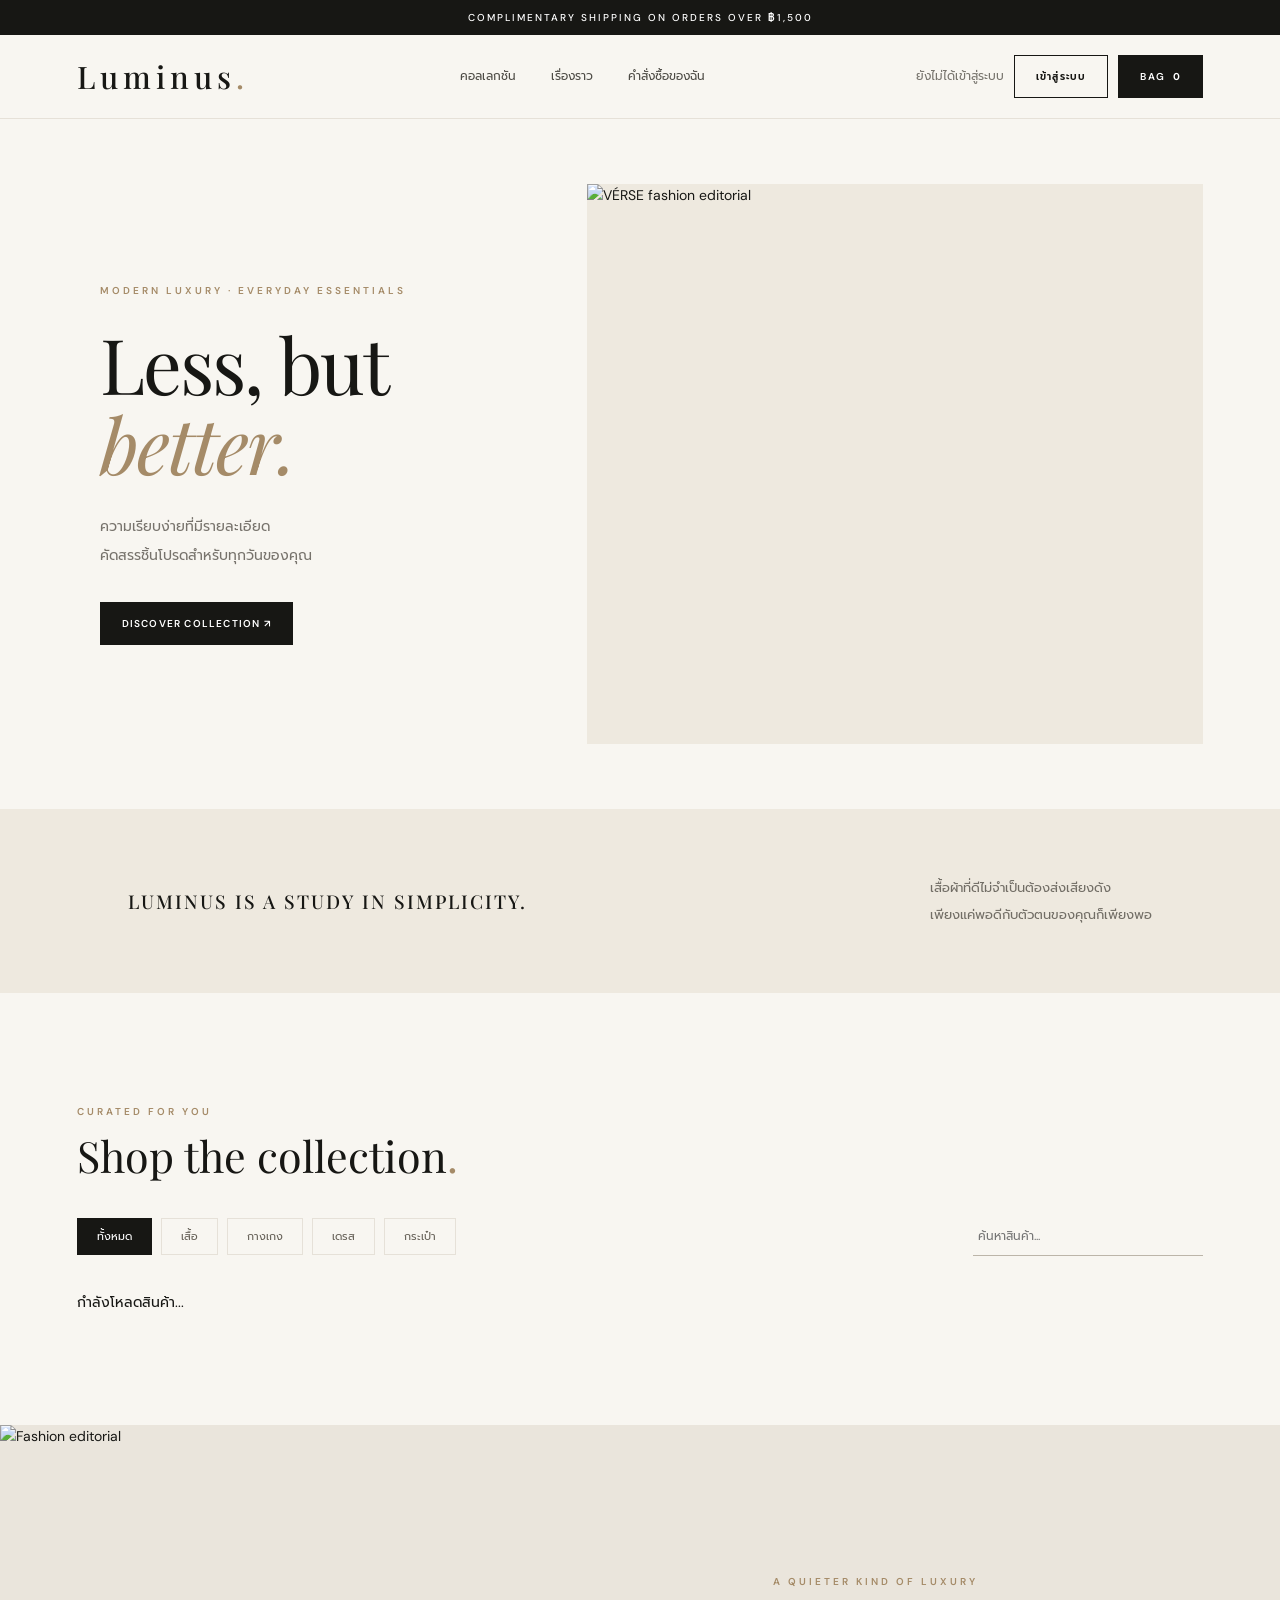
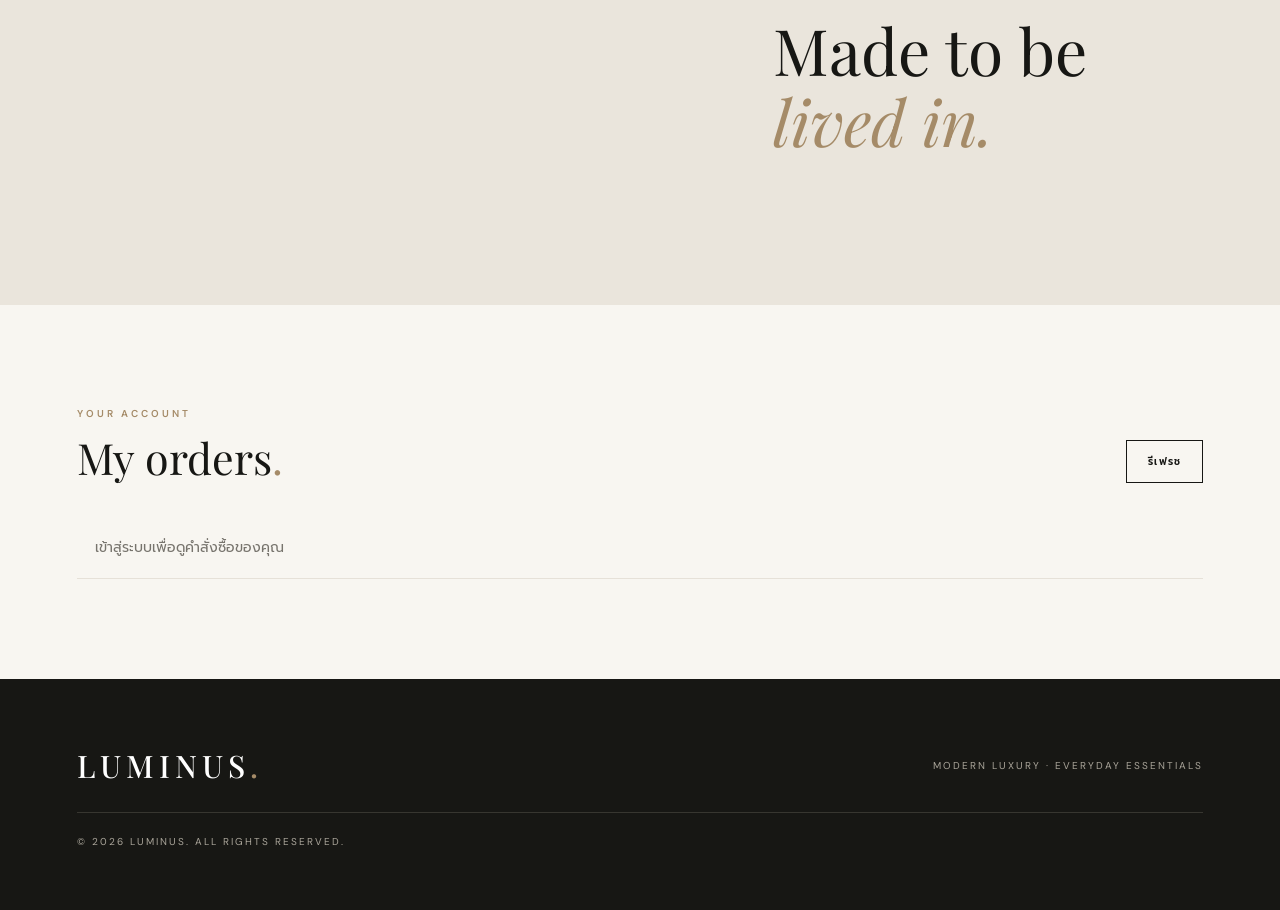
==== VERSE-ecommerce/index.html @ e58c5646 "Update index.html" ====
<!doctype html>
<html lang="th">
<head>
  <meta charset="utf-8"><meta name="viewport" content="width=device-width,initial-scale=1">
  <meta name="theme-color" content="#f7f5f0"><title>Luminus — Modern Luxury</title>
  <link rel="preconnect" href="https://fonts.googleapis.com"><link rel="preconnect" href="https://fonts.gstatic.com" crossorigin>
  <link href="https://fonts.googleapis.com/css2?family=DM+Sans:wght@400;500;600;700&family=Prompt:wght@300;400;500;600&display=swap" rel="stylesheet">
  <link rel="stylesheet" href="style.css">
  <script src="https://cdn.jsdelivr.net/npm/@supabase/supabase-js@2"></script>
  <script src="config.js"></script><script defer src="store.js"></script>
</head>
<body>
<div class="announcement">COMPLIMENTARY SHIPPING ON ORDERS OVER ฿1,500</div>
<header class="header">
  <a class="logo" href="#">Luminus<span>.</span></a>
  <nav><a href="#shop">คอลเลกชัน</a><a href="#story">เรื่องราว</a><a href="#orders">คำสั่งซื้อของฉัน</a></nav>
  <div class="head-actions"><span id="userLabel" class="muted small">ยังไม่ได้เข้าสู่ระบบ</span><button class="btn outline" id="authOpen">เข้าสู่ระบบ</button><button class="btn dark" id="cartOpen">BAG <b id="cartCount">0</b></button></div>
</header>
<main>
<section class="hero">
 <div><p class="eyebrow">MODERN LUXURY · EVERYDAY ESSENTIALS</p><h1>Less, but<br><em>better.</em></h1>
 <p class="lead">ความเรียบง่ายที่มีรายละเอียด<br>คัดสรรชิ้นโปรดสำหรับทุกวันของคุณ</p><a class="btn dark" href="#shop">DISCOVER COLLECTION ↗</a></div>
 <div class="hero-img"><img src="https://images.unsplash.com/photo-1539109136881-3be0616acf4b?auto=format&fit=crop&w=1400&q=85" alt="VÉRSE fashion editorial"></div>
</section>
<section class="intro" id="story"><b>LUMINUS IS A STUDY IN SIMPLICITY.</b><span>เสื้อผ้าที่ดีไม่จำเป็นต้องส่งเสียงดัง<br>เพียงแค่พอดีกับตัวตนของคุณก็เพียงพอ</span></section>
<section class="shop wrap" id="shop">
 <div class="section-head"><div><p class="eyebrow">CURATED FOR YOU</p><h2>Shop the collection<span>.</span></h2></div><span class="muted small" id="productCount"></span></div>
 <div class="toolbar"><div class="filters" id="filters">
  <button class="filter active" data-cat="all">ทั้งหมด</button><button class="filter" data-cat="tops">เสื้อ</button><button class="filter" data-cat="bottoms">กางเกง</button><button class="filter" data-cat="dresses">เดรส</button><button class="filter" data-cat="accessories">กระเป๋า</button>
 </div><input id="search" class="search" placeholder="ค้นหาสินค้า..."></div>
 <div id="products" class="grid"><p>กำลังโหลดสินค้า...</p></div>
</section>
<section class="editorial"><img src="https://images.unsplash.com/photo-1529139574466-a303027c1d8b?auto=format&fit=crop&w=1500&q=85" alt="Fashion editorial"><div><p class="eyebrow">A QUIETER KIND OF LUXURY</p><h2>Made to be<br><em>lived in.</em></h2></div></section>
<section class="orders wrap" id="orders"><div class="section-head"><div><p class="eyebrow">YOUR ACCOUNT</p><h2>My orders<span>.</span></h2></div><button class="btn outline" id="refreshOrders">รีเฟรช</button></div><div id="myOrders"><p class="muted">เข้าสู่ระบบเพื่อดูคำสั่งซื้อของคุณ</p></div></section>
</main>
<footer><a class="logo" href="#">LUMINUS<span>.</span></a><p>MODERN LUXURY · EVERYDAY ESSENTIALS</p><small>© 2026 LUMINUS. ALL RIGHTS RESERVED.</small></footer>

<div class="shade" id="shade"></div>
<aside class="drawer" id="cartDrawer"><div class="drawer-head"><div><p class="eyebrow">YOUR SELECTION</p><h2>Shopping bag</h2></div><button class="x" id="cartClose">×</button></div><div id="cartItems" class="cart-items"></div><div class="drawer-foot"><div class="total"><span>ยอดรวมสินค้า</span><b id="cartTotal">฿0</b></div><p class="muted tiny">ค่าจัดส่งคำนวณในขั้นตอนชำระเงิน</p><button class="btn dark wide" id="checkoutOpen">ดำเนินการชำระเงิน →</button></div></aside>

<div class="modal" id="authModal"><div class="modal-card narrow"><button class="x modal-x" data-close="authModal">×</button><p class="eyebrow">WELCOME TO LUMINUS</p><h2 id="authTitle">เข้าสู่ระบบ</h2><form id="authForm">
<label>อีเมล<input type="email" id="authEmail" required autocomplete="email"></label><label>รหัสผ่าน<input type="password" id="authPassword" required minlength="6" autocomplete="current-password"></label>
<label id="nameWrap" class="hidden">ชื่อที่ใช้แสดง<input id="authName" autocomplete="name"></label>
<button class="btn dark wide" id="authSubmit">เข้าสู่ระบบ</button></form>
<p class="switch-auth"><span id="authSwitchText">ยังไม่มีบัญชี?</span> <button id="authSwitch">สมัครสมาชิก</button></p><button class="text-button hidden" id="signOut">ออกจากระบบ</button></div></div>

<div class="modal" id="checkoutModal"><div class="modal-card checkout-card"><button class="x modal-x" data-close="checkoutModal">×</button><p class="eyebrow">ALMOST YOURS</p><h2>Checkout</h2><div class="checkout-grid"><form id="checkoutForm">
<label>ชื่อผู้รับ<input name="name" required autocomplete="name"></label><label>เบอร์โทรศัพท์<input name="phone" type="tel" required pattern="[0-9+() -]{9,15}" autocomplete="tel"></label><label>อีเมล<input name="email" type="email" autocomplete="email"></label><label>ที่อยู่จัดส่ง<textarea name="address" rows="3" required></textarea></label>
<form id="checkoutForm">
  <label>ชื่อผู้รับ (ไทย / อังกฤษ)<input name="name" placeholder="เช่น สมชาย ใจดี / Somchai Jaidee" required autocomplete="name"></label>
  <label>เบอร์โทรศัพท์<input name="phone" type="tel" placeholder="เช่น 0812345678" required pattern="[0-9+() -]{9,15}" autocomplete="tel"></label>
  <label>อีเมล<input name="email" type="email" placeholder="name@example.com" autocomplete="email"></label>
  <label>ที่อยู่จัดส่ง (ไทย / อังกฤษ)<textarea name="address" rows="3" placeholder="บ้านเลขที่ ถนน แขวง/ตำบล เขต/อำเภอ จังหวัด รหัสไปรษณีย์" required></textarea></label>
  
  <div class="bank" style="text-align:center">
    <small>สแกน QR Code เพื่อชำระเงิน</small>
    <img src="prompay.jpg" alt="QR Code ชำระเงิน" style="width:200px;max-width:100%;margin:10px auto;display:block;border-radius:8px">
    <span id="bankOwner"></span>
  </div>

  <label>แนบสลิปโอนเงิน (จำเป็น)<input type="file" id="slip" accept="image/png,image/jpeg,image/webp" required></label>
  <div id="slipName" class="muted tiny">ยังไม่ได้เลือกไฟล์</div>
  <label class="check"><input type="checkbox" required> ยืนยันว่าข้อมูลถูกต้องและได้โอนเงินแล้ว</label>
  <button class="btn dark wide" type="submit" id="placeOrder">ยืนยันคำสั่งซื้อ</button>
</form>
</form><aside class="summary"><h3>สรุปรายการ</h3><div id="checkoutLines"></div><div class="total"><span>สินค้า</span><b id="sumSubtotal"></b></div><div class="total"><span>จัดส่ง</span><b id="sumShipping"></b></div><div class="total grand"><span>ยอดชำระ</span><b id="sumTotal"></b></div></aside></div></div></div>
<div id="toast" class="toast" role="status"></div>
</body></html>
---- VERSE-ecommerce/style.css ----
/* =========================================
   VÉRSE — MINIMAL LUXURY FASHION STORE
   ========================================= */

@import url('https://fonts.googleapis.com/css2?family=DM+Sans:wght@400;500;600;700&family=Playfair+Display:ital,wght@0,400;0,500;0,600;1,400;1,500&family=Prompt:wght@300;400;500;600&display=swap');

:root {
    --black: #171714;
    --white: #ffffff;
    --cream: #f8f6f1;
    --beige: #eee9df;
    --brown: #a58b68;
    --gray: #77746d;
    --line: #e6e1d8;
    --serif: 'Playfair Display', Georgia, serif;
    --sans: 'DM Sans', 'Prompt', sans-serif;
}

* {
    margin: 0;
    padding: 0;
    box-sizing: border-box;
}

html {
    scroll-behavior: smooth;
    scroll-padding-top: 100px;
}

body {
    background: var(--cream);
    color: var(--black);
    font-family: var(--sans);
    font-size: 14px;
    line-height: 1.7;
}

button, input, textarea, select {
    font-family: inherit;
}

button {
    cursor: pointer;
}

a {
    color: inherit;
    text-decoration: none;
}

img {
    display: block;
    max-width: 100%;
}

.hidden {
    display: none !important;
}

.muted {
    color: var(--gray);
}

.small {
    font-size: 12px;
}

.tiny {
    font-size: 11px;
}

/* =========================================
   ANNOUNCEMENT BAR
   ========================================= */

.announcement {
    background: var(--black);
    color: white;
    text-align: center;
    padding: 9px 15px;
    font-size: 10px;
    letter-spacing: 2px;
    font-weight: 500;
}

/* =========================================
   HEADER / NAVIGATION
   ========================================= */

.header {
    width: 100%;
    min-height: 82px;
    padding: 15px 6%;
    display: flex;
    align-items: center;
    justify-content: space-between;
    gap: 25px;
    background: rgba(248, 246, 241, 0.96);
    border-bottom: 1px solid var(--line);
    position: sticky;
    top: 0;
    z-index: 100;
    backdrop-filter: blur(15px);
}

.logo {
    font-family: var(--serif);
    font-size: 31px;
    letter-spacing: 5px;
    font-weight: 500;
    white-space: nowrap;
}

.logo span {
    color: var(--brown);
}

.header nav {
    display: flex;
    align-items: center;
    gap: 35px;
}

.header nav a {
    font-size: 12px;
    color: #4d4b45;
    transition: .25s;
    position: relative;
}

.header nav a::after {
    content: "";
    position: absolute;
    left: 0;
    bottom: -7px;
    width: 0;
    height: 1px;
    background: var(--brown);
    transition: .25s;
}

.header nav a:hover {
    color: var(--brown);
}

.header nav a:hover::after {
    width: 100%;
}

.head-actions {
    display: flex;
    align-items: center;
    gap: 10px;
}

/* =========================================
   BUTTONS
   ========================================= */

.btn {
    min-height: 43px;
    padding: 11px 21px;
    display: inline-flex;
    align-items: center;
    justify-content: center;
    gap: 8px;
    border: 1px solid var(--black);
    border-radius: 0;
    font-size: 10px;
    font-weight: 600;
    letter-spacing: 1.2px;
    transition: .3s ease;
    cursor: pointer;
}

.btn.dark {
    background: var(--black);
    color: white;
}

.btn.dark:hover {
    background: var(--brown);
    border-color: var(--brown);
    transform: translateY(-2px);
}

.btn.outline {
    background: transparent;
    color: var(--black);
}

.btn.outline:hover {
    background: var(--black);
    color: white;
}

.btn.wide {
    width: 100%;
}

.btn:disabled {
    opacity: .5;
    cursor: not-allowed;
}

/* =========================================
   HERO SECTION
   ========================================= */

.hero {
    width: 100%;
    min-height: 650px;
    padding: 65px 6%;
    display: grid;
    grid-template-columns: .85fr 1.15fr;
    align-items: center;
    gap: 55px;
    overflow: hidden;
}

.hero > div:first-child {
    padding: 20px 0 20px 5%;
}

.eyebrow {
    color: var(--brown);
    font-size: 10px;
    font-weight: 600;
    letter-spacing: 3px;
    margin-bottom: 25px;
}

.hero h1 {
    font-family: var(--serif);
    font-size: clamp(60px, 6vw, 92px);
    font-weight: 400;
    line-height: 1.04;
    letter-spacing: -2px;
    margin-bottom: 28px;
}

.hero h1 em {
    color: var(--brown);
    font-weight: 400;
}

.lead {
    color: #77736c;
    font-size: 14px;
    line-height: 2.1;
    margin-bottom: 32px;
}

.hero-img {
    width: 100%;
    height: 560px;
    overflow: hidden;
    background: var(--beige);
    position: relative;
}

.hero-img img {
    width: 100%;
    height: 100%;
    object-fit: cover;
    object-position: center 35%;
    transition: transform 1s ease;
}

.hero-img:hover img {
    transform: scale(1.035);
}

/* =========================================
   BRAND STORY
   ========================================= */

.intro {
    padding: 65px 10%;
    background: #eee9df;
    display: flex;
    align-items: center;
    justify-content: space-between;
    gap: 35px;
}

.intro b {
    font-family: var(--serif);
    font-size: 19px;
    font-weight: 500;
    letter-spacing: 2px;
}

.intro span {
    color: #716d65;
    font-size: 13px;
    line-height: 2.1;
}

/* =========================================
   PRODUCT COLLECTION
   ========================================= */

.wrap {
    width: 88%;
    max-width: 1350px;
    margin: auto;
}

.shop {
    padding-top: 110px;
    padding-bottom: 110px;
}

.section-head {
    display: flex;
    justify-content: space-between;
    align-items: end;
    gap: 20px;
    margin-bottom: 35px;
}

.section-head .eyebrow {
    margin-bottom: 10px;
}

.section-head h2 {
    font-family: var(--serif);
    font-size: 43px;
    font-weight: 400;
    line-height: 1.2;
}

.section-head h2 span {
    color: var(--brown);
}

.toolbar {
    display: flex;
    align-items: center;
    justify-content: space-between;
    gap: 20px;
    margin-bottom: 35px;
}

.filters {
    display: flex;
    flex-wrap: wrap;
    gap: 9px;
}

.filter {
    padding: 9px 19px;
    border: 1px solid var(--line);
    background: transparent;
    color: #666158;
    font-size: 11px;
    transition: .25s;
}

.filter:hover,
.filter.active {
    background: var(--black);
    color: white;
    border-color: var(--black);
}

.search {
    width: 230px;
    padding: 11px 5px;
    border: none;
    border-bottom: 1px solid #bcb5a9;
    outline: none;
    background: transparent;
    font-size: 12px;
}

.search:focus {
    border-bottom-color: var(--brown);
}

/* Product grid */

.grid {
    display: grid;
    grid-template-columns: repeat(3, minmax(0, 1fr));
    gap: 42px 24px;
}

#products > * {
    min-width: 0;
}

.product-card,
.product-item,
.product {
    min-width: 0;
}

.product-image {
    width: 100%;
    aspect-ratio: 3 / 4;
    overflow: hidden;
    background: var(--beige);
    position: relative;
}

.product-image img,
.product-card img,
.product-item img {
    width: 100%;
    height: 100%;
    object-fit: cover;
    transition: transform .7s ease;
}

.product-card:hover img,
.product-item:hover img,
.product:hover img {
    transform: scale(1.04);
}

.product-info {
    display: flex;
    justify-content: space-between;
    align-items: start;
    gap: 12px;
    padding: 17px 0 5px;
}

.product-info h3 {
    font-size: 13px;
    font-weight: 500;
    margin-bottom: 5px;
}

.product-info p {
    font-size: 11px;
    color: var(--gray);
}

.product-info strong {
    font-size: 13px;
    font-weight: 600;
    white-space: nowrap;
}

#products button,
.product-card button,
.product-item button,
.product button {
    margin-top: 12px;
    width: 100%;
}

/* =========================================
   EDITORIAL BANNER
   ========================================= */

.editorial {
    width: 100%;
    min-height: 480px;
    display: grid;
    grid-template-columns: 1.1fr .9fr;
    align-items: center;
    background: #eae5dc;
}

.editorial > img {
    width: 100%;
    height: 480px;
    object-fit: cover;
}

.editorial > div {
    padding: 50px 12%;
}

.editorial h2 {
    font-family: var(--serif);
    font-size: clamp(45px, 5vw, 70px);
    font-weight: 400;
    line-height: 1.1;
}

.editorial h2 em {
    color: var(--brown);
}

/* =========================================
   CUSTOMER ORDERS
   ========================================= */

.orders {
    padding-top: 100px;
    padding-bottom: 100px;
    min-height: 300px;
}

#myOrders {
    margin-top: 25px;
}

#myOrders > * {
    padding: 18px;
    border-bottom: 1px solid var(--line);
}

/* =========================================
   FOOTER
   ========================================= */

footer {
    background: var(--black);
    color: white;
    padding: 60px 6%;
    display: flex;
    align-items: center;
    justify-content: space-between;
    gap: 20px;
    flex-wrap: wrap;
}

footer .logo {
    color: white;
}

footer p,
footer small {
    color: #aaa59a;
    font-size: 10px;
    letter-spacing: 2px;
}

footer small {
    width: 100%;
    padding-top: 20px;
    border-top: 1px solid #373630;
}

/* =========================================
   SHOPPING CART DRAWER
   ========================================= */

.shade {
    position: fixed;
    inset: 0;
    z-index: 200;
    background: rgba(0,0,0,.45);
    opacity: 0;
    visibility: hidden;
    transition: .3s;
}

.shade.show {
    opacity: 1;
    visibility: visible;
}

.drawer {
    position: fixed;
    z-index: 201;
    top: 0;
    right: 0;
    width: min(460px, 100%);
    height: 100vh;
    height: 100dvh;
    padding: 30px;
    background: var(--cream);
    display: flex;
    flex-direction: column;
    transform: translateX(105%);
    transition: transform .35s ease;
}

.drawer.open {
    transform: translateX(0);
}

.drawer-head {
    display: flex;
    justify-content: space-between;
    align-items: center;
    border-bottom: 1px solid var(--line);
    padding-bottom: 20px;
}

.drawer-head h2 {
    font-family: var(--serif);
    font-size: 30px;
    font-weight: 400;
}

.x {
    border: none;
    background: transparent;
    font-size: 30px;
    color: var(--black);
    cursor: pointer;
}

.cart-items {
    flex: 1;
    overflow-y: auto;
    padding: 20px 0;
}

.cart-row {
    display: grid;
    grid-template-columns: 80px 1fr auto;
    gap: 15px;
    padding: 15px 0;
    border-bottom: 1px solid var(--line);
}

.cart-row img {
    width: 80px;
    height: 100px;
    object-fit: cover;
}

.cart-row h3 {
    font-size: 13px;
    font-weight: 500;
}

.cart-row p {
    font-size: 12px;
    color: var(--gray);
}

.drawer-foot {
    border-top: 1px solid var(--line);
    padding-top: 20px;
}

.total {
    display: flex;
    justify-content: space-between;
    gap: 15px;
    padding: 8px 0;
    font-size: 13px;
}

.total b {
    font-weight: 600;
}

/* =========================================
   LOGIN / CHECKOUT MODALS
   ========================================= */

.modal {
    display: none;
    position: fixed;
    inset: 0;
    z-index: 300;
    padding: 20px;
    background: rgba(0,0,0,.55);
    align-items: center;
    justify-content: center;
    overflow-y: auto;
}

.modal.open {
    display: flex;
}

.modal-card {
    width: min(900px, 100%);
    max-height: 92vh;
    overflow-y: auto;
    position: relative;
    background: var(--cream);
    padding: 45px;
    box-shadow: 0 25px 80px rgba(0,0,0,.15);
}

.modal-card.narrow {
    width: min(430px, 100%);
}

.modal-card h2 {
    font-family: var(--serif);
    font-size: 32px;
    font-weight: 400;
    margin-bottom: 25px;
}

.modal-x {
    position: absolute;
    top: 15px;
    right: 22px;
}

.modal-card form {
    display: grid;
    gap: 17px;
}

.modal-card label,
.product-form label {
    display: grid;
    gap: 7px;
    color: #5e5a53;
    font-size: 12px;
}

input,
textarea,
select {
    width: 100%;
    padding: 13px 14px;
    border: 1px solid #ddd7cc;
    border-radius: 0;
    background: white;
    color: var(--black);
    outline: none;
    font-size: 13px;
}

input:focus,
textarea:focus,
select:focus {
    border-color: var(--brown);
}

.switch-auth {
    text-align: center;
    margin-top: 20px;
    color: var(--gray);
    font-size: 12px;
}

.text-button {
    border: none;
    background: transparent;
    text-decoration: underline;
    cursor: pointer;
    font-size: 12px;
}

.checkout-grid {
    display: grid;
    grid-template-columns: 1.2fr .8fr;
    gap: 35px;
}

.bank,
.summary {
    padding: 22px;
    background: #eee9df;
    display: grid;
    gap: 9px;
}

.bank strong {
    font-size: 20px;
    letter-spacing: 1px;
}

.check {
    display: flex !important;
    align-items: center;
    gap: 10px;
}

.check input {
    width: auto;
}

.grand {
    border-top: 1px solid #c8c0b4;
    margin-top: 10px;
    padding-top: 17px;
    font-size: 16px;
}

/* =========================================
   TOAST NOTIFICATION
   ========================================= */

.toast {
    position: fixed;
    z-index: 500;
    left: 50%;
    bottom: 25px;
    transform: translate(-50%, 20px);
    padding: 14px 25px;
    background: var(--black);
    color: white;
    font-size: 12px;
    opacity: 0;
    pointer-events: none;
    transition: .3s;
}

.toast.show {
    opacity: 1;
    transform: translate(-50%, 0);
}

/* =========================================
   ADMIN DASHBOARD
   ========================================= */

.admin-body {
    background: #f4f2ed;
}

.admin-wrap {
    width: 90%;
    max-width: 1300px;
    margin: 55px auto 100px;
}

.admin-wrap h1 {
    font-family: var(--serif);
    font-size: 44px;
    font-weight: 400;
}

.admin-wrap h1 span {
    color: var(--brown);
}

.notice {
    padding: 17px 20px;
    background: #eee9df;
    margin: 25px 0;
    font-size: 13px;
}

.stats {
    display: grid;
    grid-template-columns: repeat(3, 1fr);
    gap: 18px;
    margin: 25px 0;
}

.stat {
    padding: 25px;
    background: white;
    border: 1px solid var(--line);
    display: grid;
    gap: 8px;
}

.stat small {
    color: var(--gray);
}

.stat strong {
    font-family: var(--serif);
    font-size: 36px;
    font-weight: 400;
}

.admin-panel {
    background: white;
    border: 1px solid var(--line);
    padding: 30px;
    margin: 25px 0;
}

.admin-panel .section-head h2 {
    font-size: 30px;
}

.product-form {
    display: grid;
    grid-template-columns: repeat(3, 1fr);
    gap: 18px;
    margin-bottom: 30px;
}

.product-form .span2 {
    grid-column: span 2;
}

.table-wrap {
    width: 100%;
    overflow-x: auto;
}

table {
    width: 100%;
    min-width: 650px;
    border-collapse: collapse;
    font-size: 12px;
}

th,
td {
    padding: 14px;
    text-align: left;
    border-bottom: 1px solid var(--line);
}

th {
    background: #f8f6f1;
    color: var(--gray);
    font-weight: 500;
}

/* =========================================
   RESPONSIVE TABLET
   ========================================= */

@media (max-width: 1000px) {
    .header {
        padding: 15px 4%;
    }

    .header nav {
        gap: 18px;
    }

    .hero {
        gap: 30px;
        min-height: 550px;
    }

    .hero h1 {
        font-size: 60px;
    }

    .hero-img {
        height: 460px;
    }

    .grid {
        grid-template-columns: repeat(2, minmax(0, 1fr));
    }
}

/* =========================================
   RESPONSIVE MOBILE
   ========================================= */

@media (max-width: 650px) {
    .announcement {
        font-size: 8px;
        letter-spacing: 1px;
    }

    .header {
        padding: 14px 5%;
        gap: 13px;
        flex-wrap: wrap;
    }

    .logo {
        font-size: 25px;
        letter-spacing: 4px;
    }

    .header nav {
        order: 3;
        width: 100%;
        justify-content: center;
        gap: 20px;
    }

    .header nav a {
        font-size: 10px;
    }

    .head-actions {
        gap: 6px;
    }

    .head-actions .small {
        display: none;
    }

    .btn {
        min-height: 38px;
        padding: 9px 12px;
        font-size: 9px;
    }

    .hero {
        display: flex;
        flex-direction: column;
        align-items: stretch;
        padding: 45px 6%;
        gap: 30px;
    }

    .hero > div:first-child {
        padding: 0;
    }

    .hero h1 {
        font-size: 62px;
    }

    .hero-img {
        height: 420px;
    }

    .intro {
        padding: 35px 7%;
        display: grid;
        gap: 15px;
    }

    .intro b {
        font-size: 16px;
    }

    .wrap {
        width: 90%;
    }

    .shop,
    .orders {
        padding-top: 70px;
        padding-bottom: 70px;
    }

    .section-head h2 {
        font-size: 32px;
    }

    .toolbar {
        flex-direction: column;
        align-items: stretch;
    }

    .filters {
        gap: 7px;
    }

    .filter {
        padding: 8px 13px;
    }

    .search {
        width: 100%;
    }

    .grid {
        grid-template-columns: repeat(2, minmax(0, 1fr));
        gap: 28px 12px;
    }

    .product-info {
        display: block;
    }

    .product-info h3 {
        font-size: 12px;
    }

    .product-info strong {
        display: block;
        margin-top: 5px;
    }

    .editorial {
        grid-template-columns: 1fr;
    }

    .editorial > img {
        height: 330px;
    }

    .editorial > div {
        padding: 40px 8%;
    }

    .editorial h2 {
        font-size: 48px;
    }

    footer {
        padding: 45px 7%;
        display: grid;
        gap: 15px;
    }

    .modal-card {
        padding: 38px 20px 25px;
    }

    .checkout-grid {
        grid-template-columns: 1fr;
    }

    .stats {
        grid-template-columns: 1fr;
    }

    .product-form {
        grid-template-columns: 1fr;
    }

    .product-form .span2 {
        grid-column: auto;
    }

    .admin-panel {
        padding: 20px 14px;
    }
}

/* =================================
   VÉRSE AUTHENTICATION MODAL
   ================================= */

/* สำคัญ: JavaScript ใช้ class show */
.modal.show {
    display: flex !important;
    opacity: 1;
    visibility: visible;
}

.modal {
    display: none;
    position: fixed;
    inset: 0;
    z-index: 9999;
    padding: 20px;
    background: rgba(20, 19, 16, 0.65);
    align-items: center;
    justify-content: center;
    backdrop-filter: blur(5px);
}

.modal-card.narrow {
    width: min(440px, 100%);
    padding: 48px 40px;
    background: #f8f6f1;
    position: relative;
    box-shadow: 0 25px 80px rgba(0,0,0,.2);
}

.modal-card .eyebrow {
    color: #a58b68;
    font-size: 10px;
    letter-spacing: 3px;
    margin-bottom: 14px;
}

.modal-card h2 {
    font-family: 'Playfair Display', Georgia, serif;
    font-size: 36px;
    font-weight: 400;
    margin-bottom: 28px;
    color: #171714;
}

.modal-card form {
    display: grid;
    gap: 19px;
}

.modal-card label {
    display: grid;
    gap: 8px;
    font-size: 12px;
    color: #555149;
}

.modal-card input {
    width: 100%;
    height: 48px;
    padding: 12px 14px;
    background: #fff;
    border: 1px solid #ded8ce;
    outline: none;
    font-size: 13px;
    transition: .25s;
}

.modal-card input:focus {
    border-color: #a58b68;
}

.modal-card .btn.dark {
    width: 100%;
    min-height: 50px;
    background: #171714;
    color: #fff;
    border: 1px solid #171714;
    letter-spacing: 2px;
    margin-top: 8px;
}

.modal-card .btn.dark:hover {
    background: #a58b68;
    border-color: #a58b68;
}

.modal-card .switch-auth {
    margin-top: 24px;
    text-align: center;
    color: #77746d;
    font-size: 12px;
}

#authSwitch {
    border: 0;
    background: transparent;
    color: #a58b68;
    text-decoration: underline;
    cursor: pointer;
    font-weight: 600;
    font-size: 12px;
}

#signOut {
    display: block;
    margin: 18px auto 0;
    color: #9a574e;
}

#signOut.hidden {
    display: none !important;
}

@media(max-width: 500px) {
    .modal-card.narrow {
        padding: 40px 24px;
    }

    .modal-card h2 {
        font-size: 30px;
    }
}
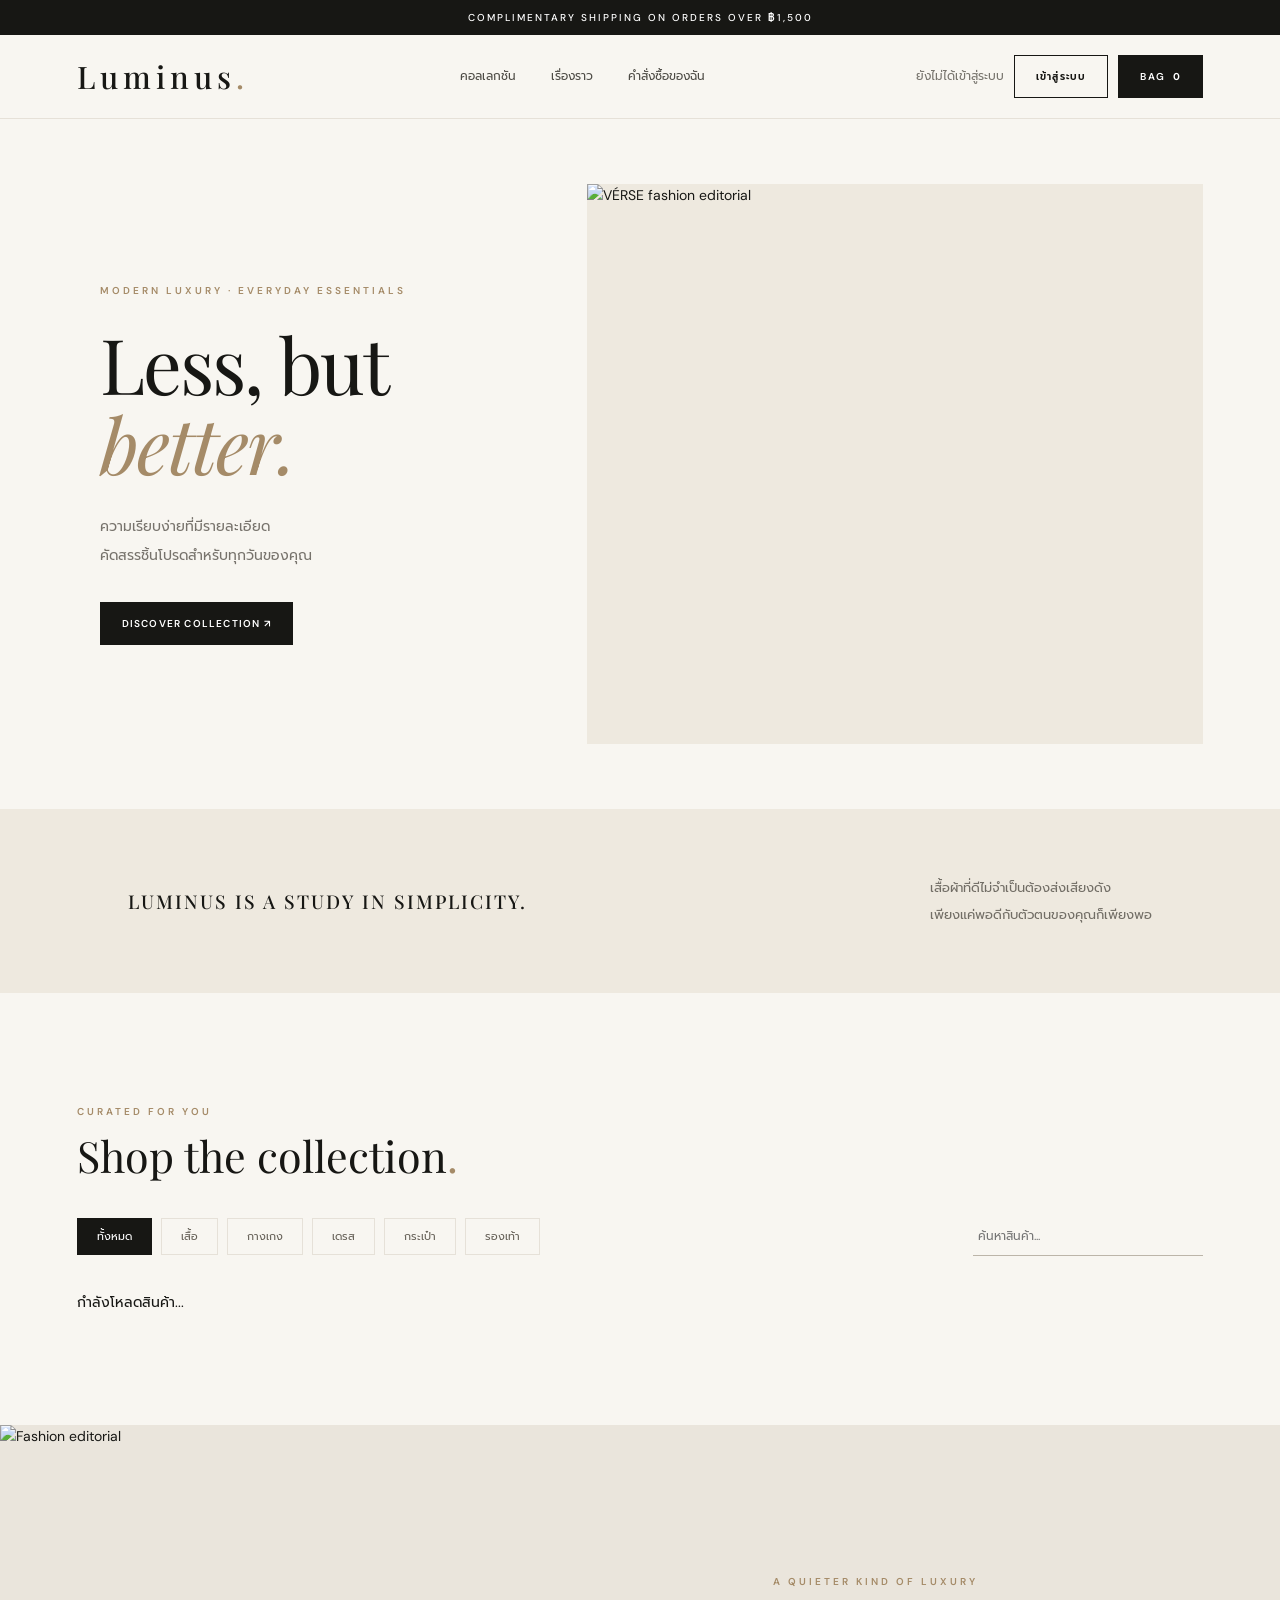
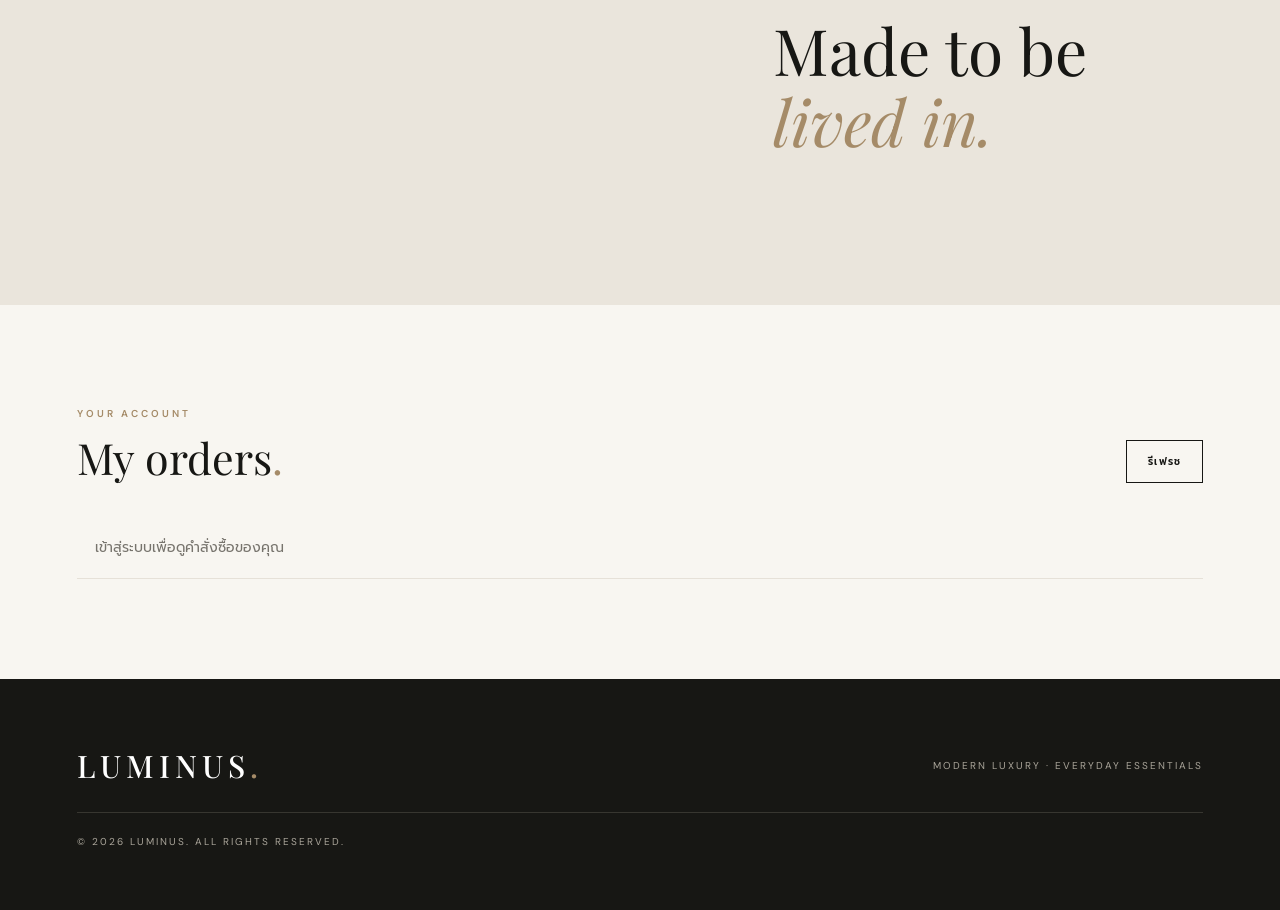
==== commit 34f22dac: "Update index.html" ====
--- a/VERSE-ecommerce/index.html
+++ b/VERSE-ecommerce/index.html
@@ -26,7 +26,7 @@
 <section class="shop wrap" id="shop">
  <div class="section-head"><div><p class="eyebrow">CURATED FOR YOU</p><h2>Shop the collection<span>.</span></h2></div><span class="muted small" id="productCount"></span></div>
  <div class="toolbar"><div class="filters" id="filters">
-  <button class="filter active" data-cat="all">ทั้งหมด</button><button class="filter" data-cat="tops">เสื้อ</button><button class="filter" data-cat="bottoms">กางเกง</button><button class="filter" data-cat="dresses">เดรส</button><button class="filter" data-cat="accessories">กระเป๋า</button>
+  <button class="filter active" data-cat="all">ทั้งหมด</button><button class="filter" data-cat="tops">เสื้อ</button><button class="filter" data-cat="bottoms">กางเกง</button><button class="filter" data-cat="dresses">เดรส</button><button class="filter" data-cat="accessories">กระเป๋า</button><button class="filter" data-cat="shoes">รองเท้า</button>
  </div><input id="search" class="search" placeholder="ค้นหาสินค้า..."></div>
  <div id="products" class="grid"><p>กำลังโหลดสินค้า...</p></div>
 </section>
@@ -44,8 +44,7 @@
 <button class="btn dark wide" id="authSubmit">เข้าสู่ระบบ</button></form>
 <p class="switch-auth"><span id="authSwitchText">ยังไม่มีบัญชี?</span> <button id="authSwitch">สมัครสมาชิก</button></p><button class="text-button hidden" id="signOut">ออกจากระบบ</button></div></div>
 
-<div class="modal" id="checkoutModal"><div class="modal-card checkout-card"><button class="x modal-x" data-close="checkoutModal">×</button><p class="eyebrow">ALMOST YOURS</p><h2>Checkout</h2><div class="checkout-grid"><form id="checkoutForm">
-<label>ชื่อผู้รับ<input name="name" required autocomplete="name"></label><label>เบอร์โทรศัพท์<input name="phone" type="tel" required pattern="[0-9+() -]{9,15}" autocomplete="tel"></label><label>อีเมล<input name="email" type="email" autocomplete="email"></label><label>ที่อยู่จัดส่ง<textarea name="address" rows="3" required></textarea></label>
+<div class="modal" id="checkoutModal"><div class="modal-card checkout-card"><button class="x modal-x" data-close="checkoutModal">×</button><p class="eyebrow">ALMOST YOURS</p><h2>Checkout</h2><div class="checkout-grid">
 <form id="checkoutForm">
   <label>ชื่อผู้รับ (ไทย / อังกฤษ)<input name="name" placeholder="เช่น สมชาย ใจดี / Somchai Jaidee" required autocomplete="name"></label>
   <label>เบอร์โทรศัพท์<input name="phone" type="tel" placeholder="เช่น 0812345678" required pattern="[0-9+() -]{9,15}" autocomplete="tel"></label>
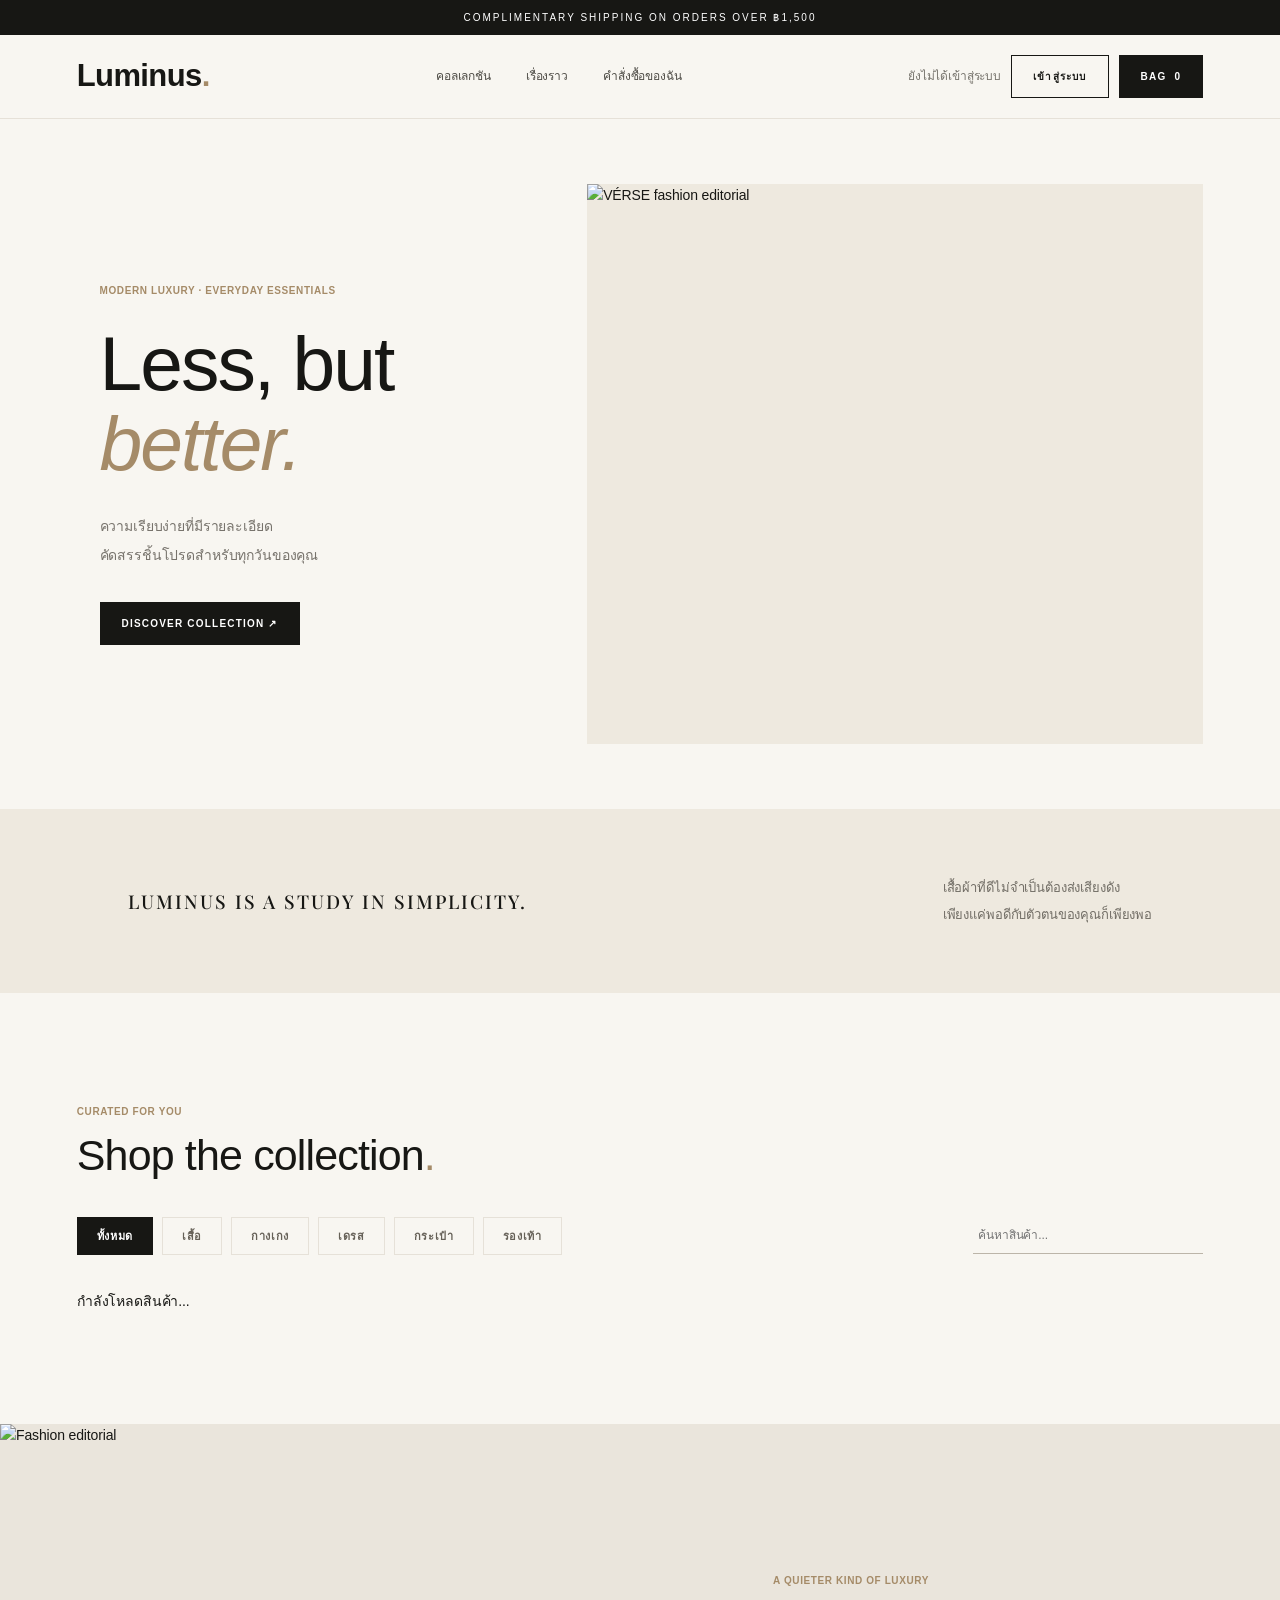
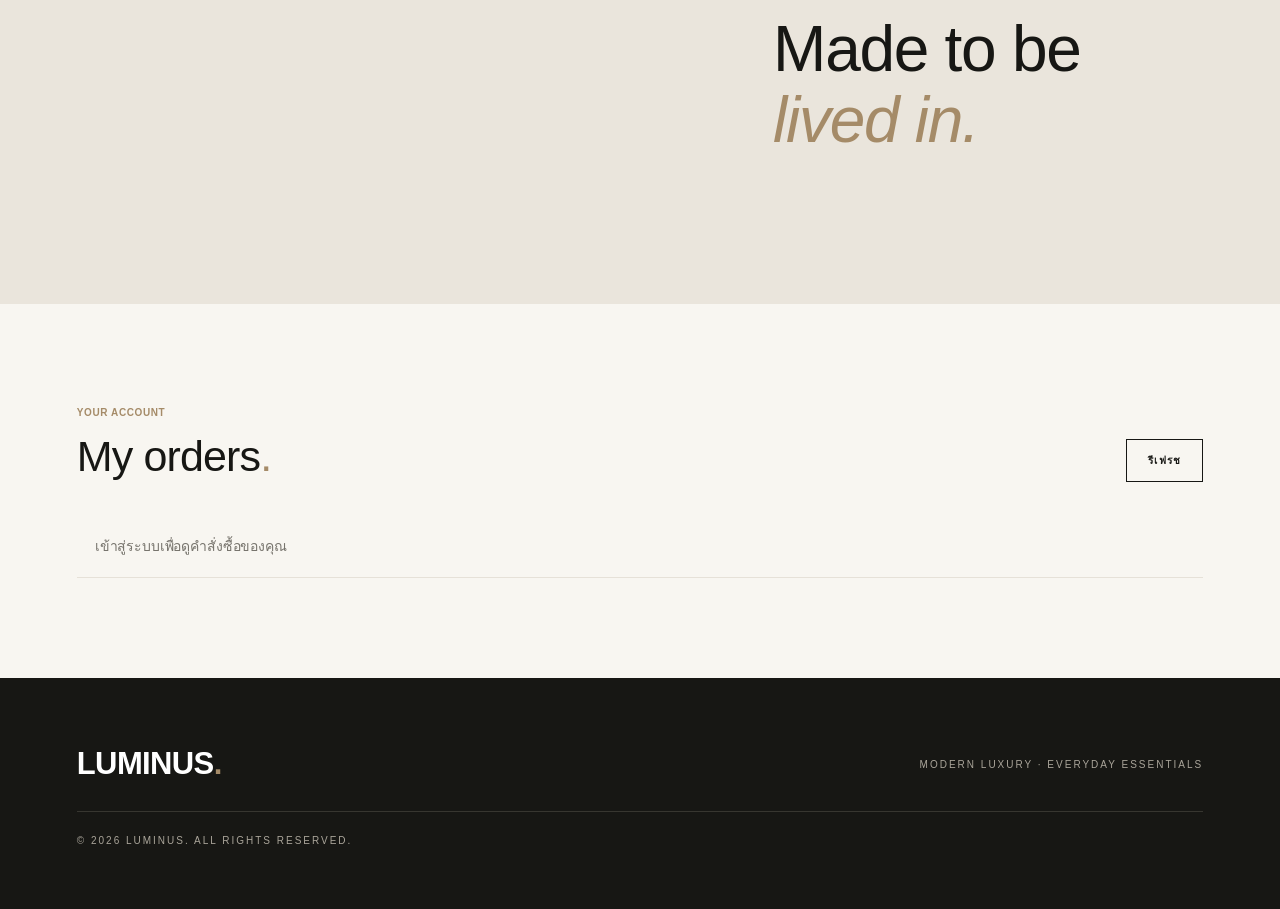
==== commit 30b4a6be: "Correct title casing in index.html" ====
--- a/VERSE-ecommerce/index.html
+++ b/VERSE-ecommerce/index.html
@@ -2,9 +2,12 @@
 <html lang="th">
 <head>
   <meta charset="utf-8"><meta name="viewport" content="width=device-width,initial-scale=1">
-  <meta name="theme-color" content="#f7f5f0"><title>Luminus — Modern Luxury</title>
+  <meta name="theme-color" content="#f7f5f0"><title>LUMINUS — Modern Luxury</title>
   <link rel="preconnect" href="https://fonts.googleapis.com"><link rel="preconnect" href="https://fonts.gstatic.com" crossorigin>
   <link href="https://fonts.googleapis.com/css2?family=DM+Sans:wght@400;500;600;700&family=Prompt:wght@300;400;500;600&display=swap" rel="stylesheet">
+  <link rel="preconnect" href="https://fonts.googleapis.com">
+<link rel="preconnect" href="https://fonts.gstatic.com" crossorigin>
+<link href="https://fonts.googleapis.com/css2?family=Anuphan:wght@300;400;500;600;700&family=Space+Grotesk:wght@400;500;600;700&family=Syne:wght@600;700;800&display=swap" rel="stylesheet">
   <link rel="stylesheet" href="style.css">
   <script src="https://cdn.jsdelivr.net/npm/@supabase/supabase-js@2"></script>
   <script src="config.js"></script><script defer src="store.js"></script>
@@ -63,5 +66,37 @@
   <button class="btn dark wide" type="submit" id="placeOrder">ยืนยันคำสั่งซื้อ</button>
 </form>
 </form><aside class="summary"><h3>สรุปรายการ</h3><div id="checkoutLines"></div><div class="total"><span>สินค้า</span><b id="sumSubtotal"></b></div><div class="total"><span>จัดส่ง</span><b id="sumShipping"></b></div><div class="total grand"><span>ยอดชำระ</span><b id="sumTotal"></b></div></aside></div></div></div>
-<div id="toast" class="toast" role="status"></div>
+<div id="sizeModal" class="modal">
+  <div class="modal-box" style="background:#ffffff;color:#1c1917;padding:24px;border-radius:14px;box-shadow:0 20px 45px rgba(0,0,0,0.28);max-width:560px;width:92%;position:relative">
+    <button type="button" class="modal-close" data-close="sizeModal" style="position:absolute;top:14px;right:16px;background:#f5f5f4;border:none;width:32px;height:32px;border-radius:50%;font-size:20px;line-height:1;cursor:pointer;color:#1c1917">×</button>
+    <p class="eyebrow" style="color:#78716c;margin-bottom:4px">SIZE GUIDE</p>
+    <h2 style="margin-bottom:14px;color:#1c1917;font-size:20px">ตารางขนาดและวิธีวัดไซส์</h2>
+    
+    <!-- รูปภาพประกอบการวัดไซส์ -->
+    <div style="background:#f7f5f0;border:1px solid #e7e5e4;border-radius:10px;padding:12px;text-align:center;margin-bottom:16px">
+      <svg viewBox="0 0 360 130" style="width:100%;max-width:340px;height:auto;display:block;margin:0 auto">
+        <!-- แผนผังเสื้อ -->
+        <path d="M55 25 L80 18 Q95 28 110 18 L135 25 L150 55 L132 62 L124 45 L124 112 L66 112 L66 45 L58 62 L40 55 Z" fill="#fff" stroke="#222" stroke-width="1.5"/>
+        <line x1="66" y1="54" x2="124" y2="54" stroke="#b91c1c" stroke-width="1.5" stroke-dasharray="3,2"/>
+        <text x="95" y="50" font-size="9" text-anchor="middle" fill="#b91c1c" font-weight="bold">รอบอก (Chest)</text>
+        <line x1="132" y1="25" x2="132" y2="112" stroke="#1d4ed8" stroke-width="1.5" stroke-dasharray="3,2"/>
+        <text x="148" y="82" font-size="9" fill="#1d4ed8" font-weight="bold">ความยาว</text>
+        <!-- แผนผังกางเกง -->
+        <path d="M225 22 L285 22 L295 112 L268 112 L255 58 L242 112 L215 112 Z" fill="#fff" stroke="#222" stroke-width="1.5"/>
+        <line x1="225" y1="28" x2="285" y2="28" stroke="#b91c1c" stroke-width="1.5" stroke-dasharray="3,2"/>
+        <text x="255" y="16" font-size="9" text-anchor="middle" fill="#b91c1c" font-weight="bold">รอบเอว (Waist)</text>
+        <line x1="220" y1="45" x2="290" y2="45" stroke="#047857" stroke-width="1.5" stroke-dasharray="3,2"/>
+        <text x="255" y="42" font-size="9" text-anchor="middle" fill="#047857" font-weight="bold">สะโพก (Hip)</text>
+      </svg>
+      <small style="display:block;margin-top:6px;color:#57534e;font-size:12px">* วัดขนาดจากหน้าผ้าจริง (หน่วยเป็นนิ้ว / เซนติเมตร) อาจคลาดเคลื่อน ±0.5 นิ้ว</small>
+    </div>
+
+    <div id="sizeChartContent" class="table-wrap" style="background:#ffffff;border-radius:8px;max-height:280px;overflow-y:auto"></div>
+  </div>
+</div>
+
+    <div id="sizeChartContent" class="table-wrap" style="max-height:280px;overflow-y:auto"></div>
+  </div>
+</div>
+  <div id="toast" class="toast" role="status"></div>
 </body></html>
--- a/VERSE-ecommerce/style.css
+++ b/VERSE-ecommerce/style.css
@@ -1231,3 +1231,29 @@
         font-size: 30px;
     }
 }
+/* === GEN Z MODERN EDITORIAL TYPOGRAPHY === */
+body, input, select, textarea, button {
+  font-family: 'Space Grotesk', 'Anuphan', -apple-system, BlinkMacSystemFont, sans-serif !important;
+  letter-spacing: -0.01em;
+}
+
+/* หัวข้อใหญ่ และชื่อแบรนด์ VÉRSE ให้ดูเท่มีเอกลักษณ์ */
+h1, h2, h3, .brand, .logo {
+  font-family: 'Syne', 'Anuphan', sans-serif !important;
+  font-weight: 700;
+  letter-spacing: -0.02em;
+}
+
+/* ป้ายกำกับตัวพิมพ์เล็กด้านบน (Eyebrow) และปุ่มหมวดหมู่ */
+.eyebrow, .tag, .filter, .quick-add {
+  font-family: 'Space Grotesk', 'Anuphan', sans-serif !important;
+  letter-spacing: 0.06em;
+  font-weight: 600;
+}
+
+/* ตัวเลขราคาให้คมชัดและจัดเรียงตรงกัน */
+.product-meta b, #cartTotal, #sumTotal {
+  font-family: 'Space Grotesk', sans-serif !important;
+  font-weight: 700;
+  letter-spacing: -0.02em;
+}
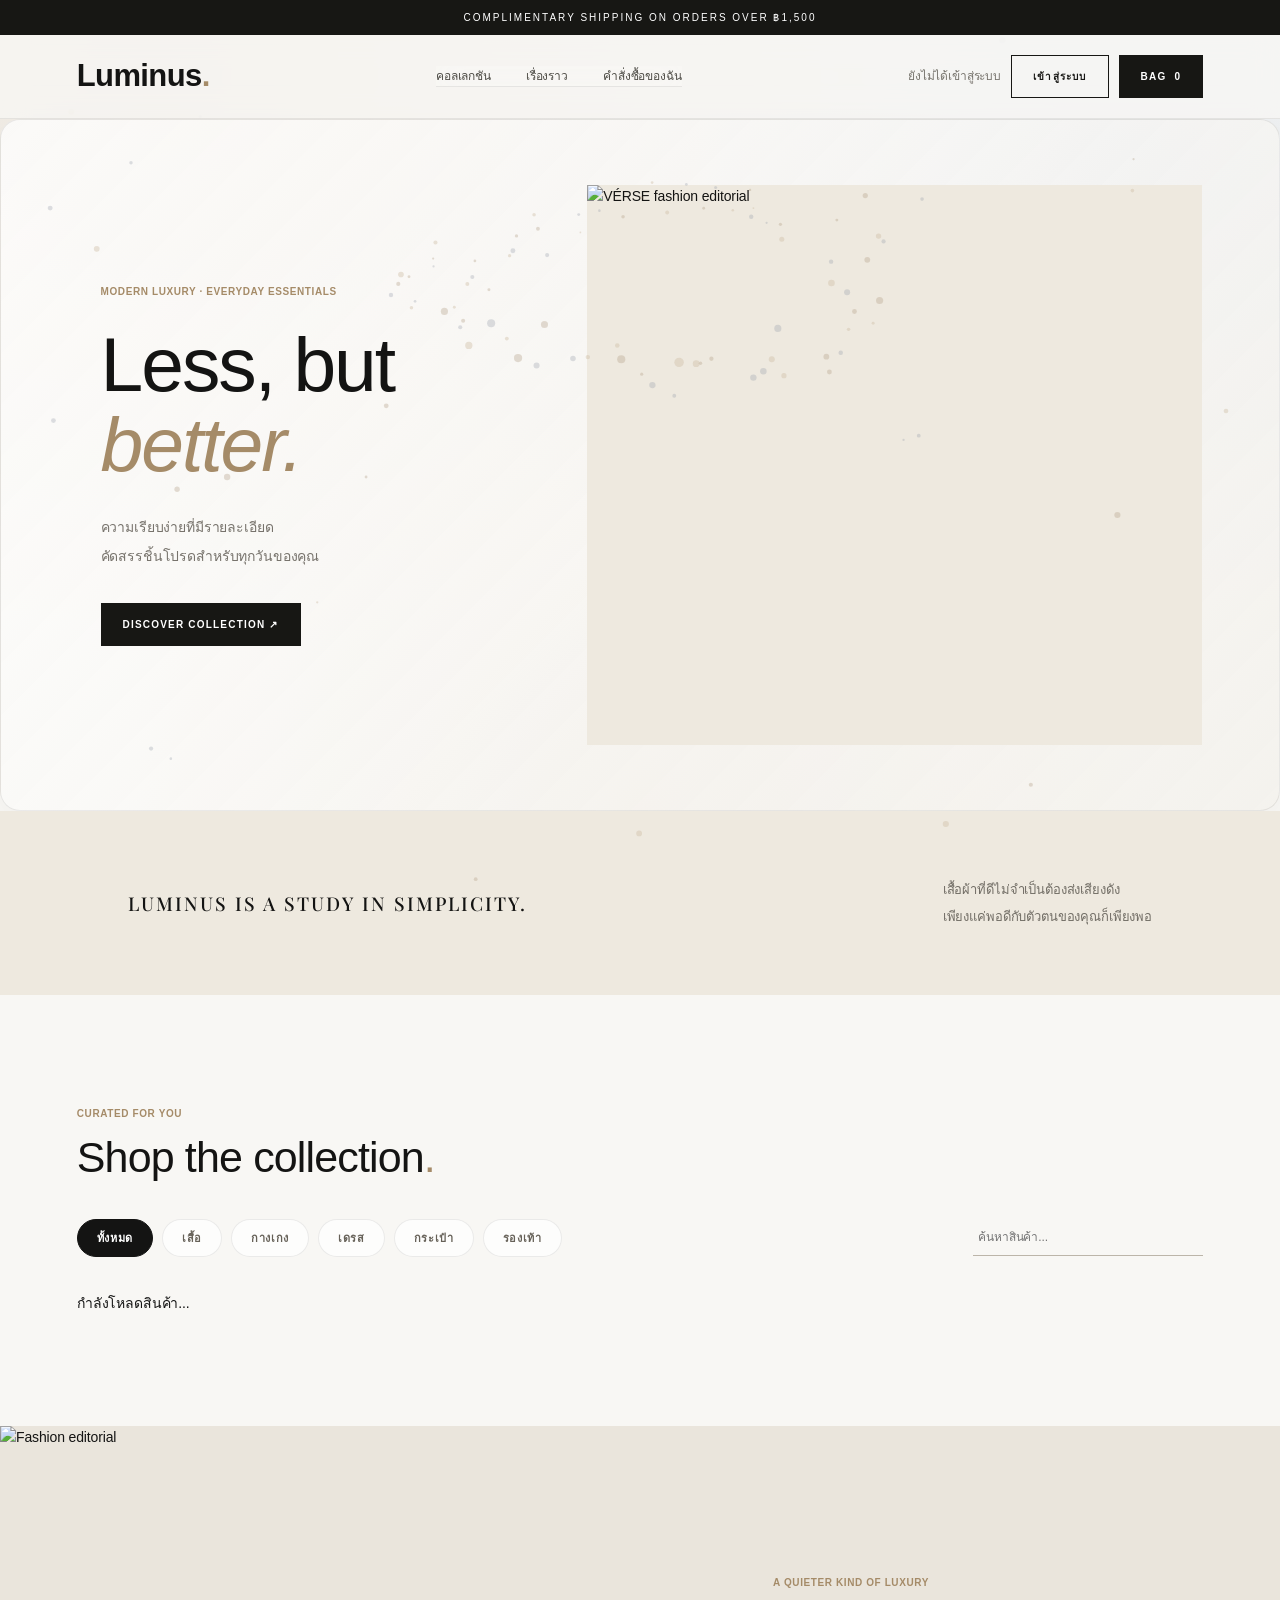
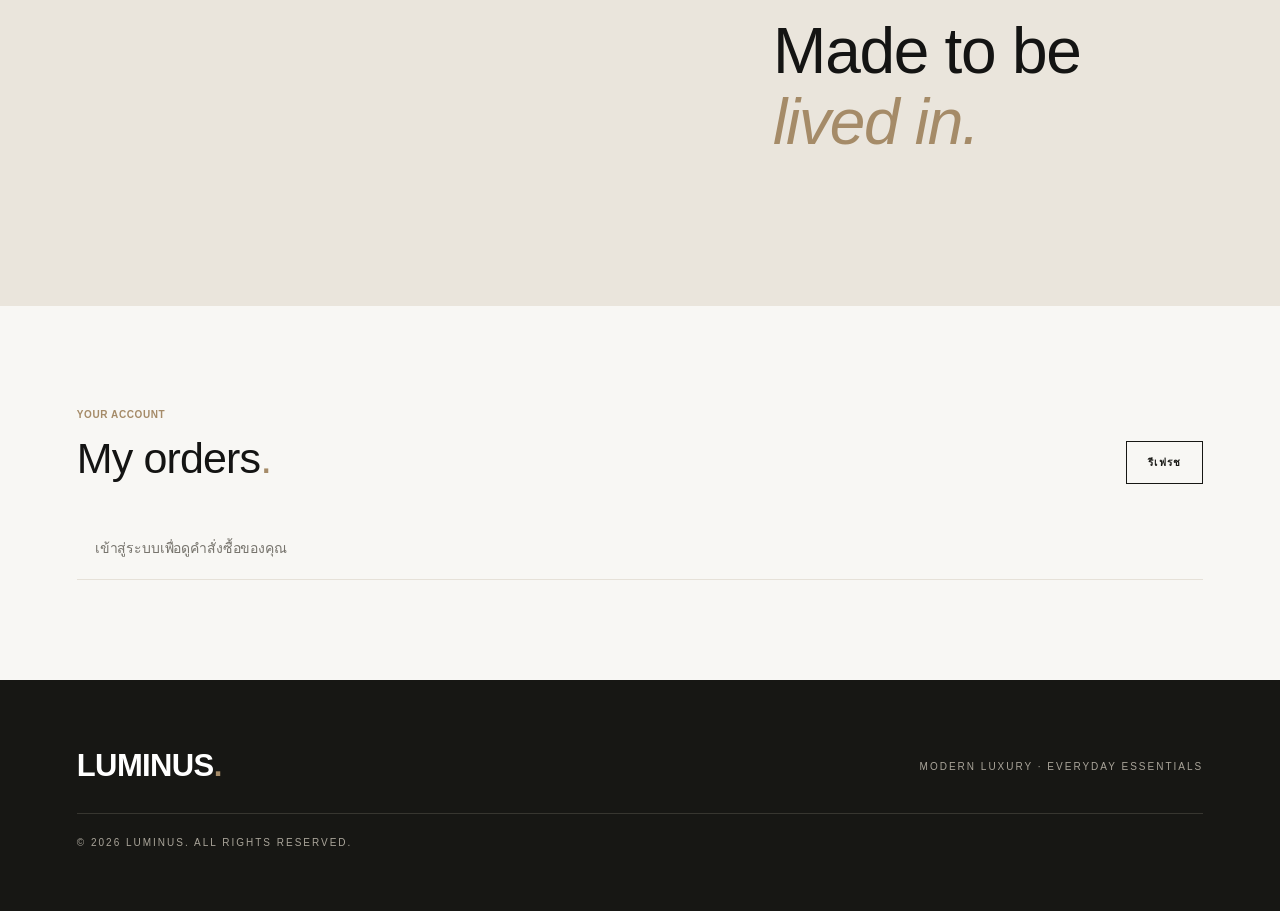
==== commit 279d33bc: "Update index.html" ====
--- a/VERSE-ecommerce/index.html
+++ b/VERSE-ecommerce/index.html
@@ -99,4 +99,93 @@
   </div>
 </div>
   <div id="toast" class="toast" role="status"></div>
+  <canvas id="luminusParticle" style="position:fixed;inset:0;width:100%;height:100%;z-index:0;pointer-events:none;opacity:0.85"></canvas>
+<script>
+(()=>{
+  const c = document.getElementById("luminusParticle");
+  if(!c) return;
+  const ctx = c.getContext("2d");
+  let w, h, mx = 0, my = 0, tx = 0, ty = 0;
+
+  const resize = () => {
+    const dpr = Math.min(window.devicePixelRatio || 1, 2);
+    w = c.width = innerWidth * dpr;
+    h = c.height = innerHeight * dpr;
+    ctx.setTransform(dpr, 0, 0, dpr, 0, 0);
+  };
+  addEventListener("resize", resize);
+  resize();
+
+  addEventListener("mousemove", e => {
+    mx = (e.clientX / innerWidth - 0.5) * 2;
+    my = (e.clientY / innerHeight - 0.5) * 2;
+  }, { passive: true });
+
+  // สร้างจุดพาร์ติเคิล 3 มิติ (ทรงวงแหวนเอียง + ละอองลอยอิสระ)
+  const total = 110;
+  const particles = Array.from({ length: total }, (_, i) => {
+    const isRing = i < 75;
+    return {
+      isRing,
+      angle: (i / 75) * Math.PI * 2,
+      radius: isRing ? 150 + Math.random() * 110 : Math.random() * Math.max(innerWidth, innerHeight) * 0.6,
+      x0: (Math.random() - 0.5) * innerWidth * 1.1,
+      y0: (Math.random() - 0.5) * innerHeight * 1.1,
+      z: Math.random() * 1.8 + 0.4,
+      speed: (0.0012 + Math.random() * 0.002) * (i % 2 === 0 ? 1 : -1),
+      size: Math.random() * 2.6 + 1.2,
+      tone: i % 3 // 0: แชมเปญอุ่น, 1: เทาเงินละมุน, 2: ทองหม่นซอฟต์
+    };
+  });
+
+  const colors = [
+    "rgba(180, 162, 138, 0.42)", // Warm Champagne
+    "rgba(148, 156, 168, 0.36)", // Soft Cool Silver
+    "rgba(205, 188, 164, 0.48)"  // Muted Sand Gold
+  ];
+
+  function animate(){
+    ctx.clearRect(0, 0, innerWidth, innerHeight);
+    // ค่อยๆ ไล่ตามเมาส์แบบนุ่มนวล (Smooth Lerp) ไม่กระชากสายตา
+    tx += (mx - tx) * 0.04;
+    ty += (my - ty) * 0.04;
+
+    const cx = innerWidth * 0.5 + tx * 45;
+    const cy = innerHeight * 0.32 + ty * 32;
+
+    for (const p of particles) {
+      p.angle += p.speed;
+      let px, py;
+
+      if (p.isRing) {
+        // จำลองการหมุน 3 มิติแกนเอียง (3D Tilted Orbit)
+        const rx = Math.cos(p.angle) * p.radius;
+        const rz = Math.sin(p.angle) * p.radius;
+        const tiltY = rz * 0.42 + Math.sin(p.angle * 2) * 18;
+        const depth = (rz + p.radius) / (p.radius * 2); // 0 (ไกล) -> 1 (ใกล้)
+
+        px = cx + rx + tx * 25 * p.z;
+        py = cy + tiltY + ty * 20 * p.z;
+
+        const scale = 0.55 + depth * 0.75;
+        ctx.beginPath();
+        ctx.arc(px, py, p.size * scale, 0, Math.PI * 2);
+        ctx.fillStyle = colors[p.tone];
+        ctx.fill();
+      } else {
+        // ละอองลอยรอบหน้าจอ (Parallax Depth)
+        px = (innerWidth * 0.5) + p.x0 + Math.cos(p.angle * 1.5) * 18 + tx * 35 * p.z;
+        py = (innerHeight * 0.5) + p.y0 + Math.sin(p.angle * 1.5) * 18 + ty * 28 * p.z;
+
+        ctx.beginPath();
+        ctx.arc(px, py, p.size * 0.85, 0, Math.PI * 2);
+        ctx.fillStyle = colors[p.tone];
+        ctx.fill();
+      }
+    }
+    requestAnimationFrame(animate);
+  }
+  animate();
+})();
+</script>
 </body></html>
--- a/VERSE-ecommerce/style.css
+++ b/VERSE-ecommerce/style.css
@@ -1257,3 +1257,78 @@
   font-weight: 700;
   letter-spacing: -0.02em;
 }
+/* === MODERN KOREAN EDITORIAL THEME (SEONGSU MINIMAL) === */
+:root {
+  --kr-bg: #f8f7f4;
+  --kr-card: #ffffff;
+  --kr-ink: #141413;
+  --kr-muted: #76746e;
+  --kr-border: rgba(20, 20, 19, 0.08);
+  --kr-accent: #141413;
+}
+
+/* พื้นหลังหลักไล่เฉดนุ่มๆ สไตล์แกลเลอรีเกาหลี (Warm Alabaster + Soft Glow) */
+body {
+  background-color: var(--kr-bg) !important;
+  background-image: 
+    radial-gradient(at 12% 8%, rgba(232, 224, 213, 0.65) 0px, transparent 50%),
+    radial-gradient(at 88% 18%, rgba(223, 229, 236, 0.55) 0px, transparent 48%),
+    radial-gradient(at 50% 90%, rgba(237, 231, 222, 0.5) 0px, transparent 55%) !important;
+  background-attachment: fixed !important;
+  color: var(--kr-ink) !important;
+}
+
+/* แถบเมนูด้านบนแบบกระจกฝ้าโปร่งแสง (Frosted Glass Header) */
+header, .topbar, nav {
+  background: rgba(248, 247, 244, 0.78) !important;
+  backdrop-filter: blur(14px) !important;
+  -webkit-backdrop-filter: blur(14px) !important;
+  border-bottom: 1px solid var(--kr-border) !important;
+}
+
+/* โซน Hero / แบนเนอร์ด้านบนให้ดูคลีนและมีมิติ */
+.hero {
+  background: linear-gradient(135deg, rgba(255,255,255,0.75) 0%, rgba(242,239,233,0.6) 100%) !important;
+  border: 1px solid var(--kr-border) !important;
+  border-radius: 20px !important;
+  box-shadow: 0 12px 40px rgba(20, 20, 19, 0.04) !important;
+}
+
+/* การ์ดสินค้าสไตล์เกาหลี: ขอบโค้งมนละมุน พื้นขาวสะอาด เงาบางเบา */
+.product-card {
+  background: var(--kr-card) !important;
+  border: 1px solid var(--kr-border) !important;
+  border-radius: 16px !important;
+  padding: 12px !important;
+  transition: transform 0.28s cubic-bezier(0.22, 1, 0.36, 1), box-shadow 0.28s ease !important;
+}
+
+.product-card:hover {
+  transform: translateY(-4px) !important;
+  box-shadow: 0 16px 36px rgba(20, 20, 19, 0.08) !important;
+}
+
+.product-photo {
+  border-radius: 12px !important;
+  overflow: hidden !important;
+  background: #f1efe9 !important;
+}
+
+/* ปุ่มหมวดหมู่และปุ่มหลักให้ดูโมเดิร์นแบบ Pill Shape */
+.filter {
+  border-radius: 999px !important;
+  border: 1px solid var(--kr-border) !important;
+  background: rgba(255, 255, 255, 0.7) !important;
+  transition: all 0.2s ease !important;
+}
+
+.filter.active, .filter:hover {
+  background: var(--kr-ink) !important;
+  color: #ffffff !important;
+  border-color: var(--kr-ink) !important;
+}
+
+.quick-add {
+  border-radius: 999px !important;
+  backdrop-filter: blur(8px) !important;
+}
